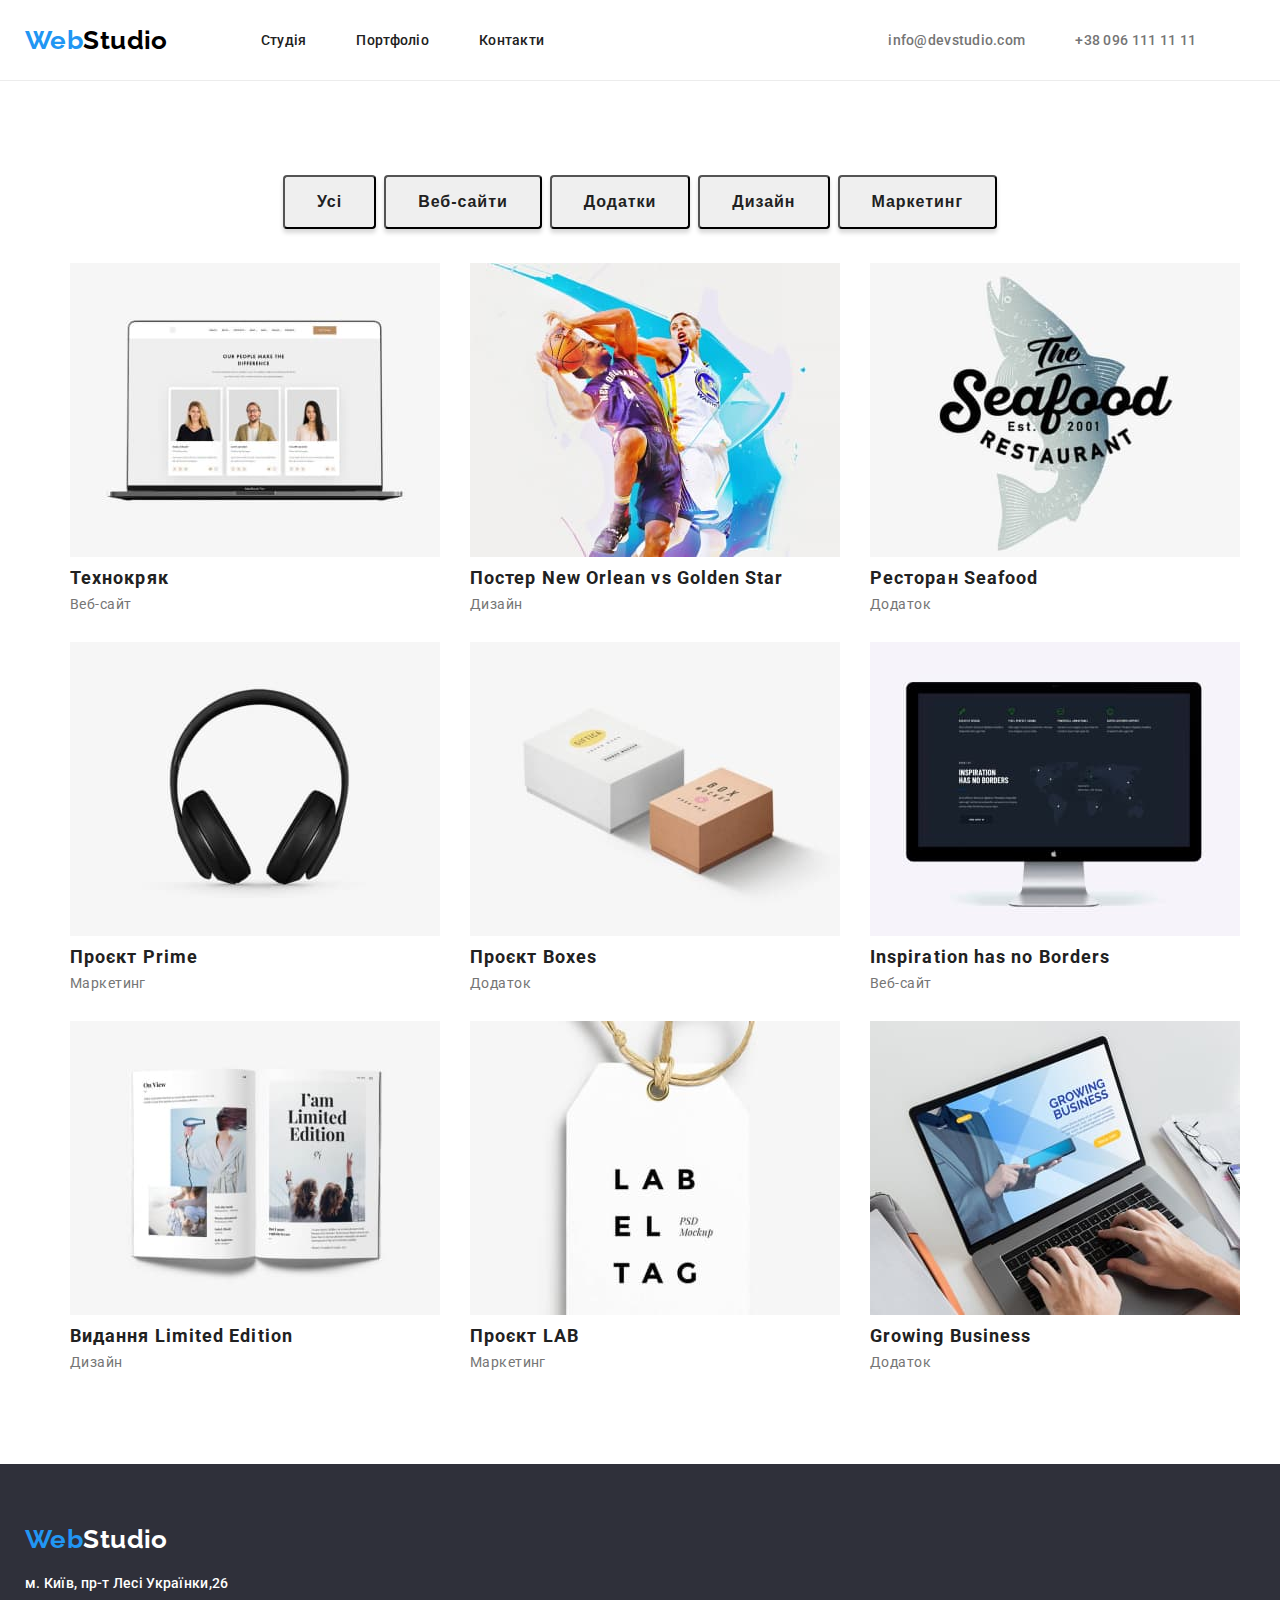
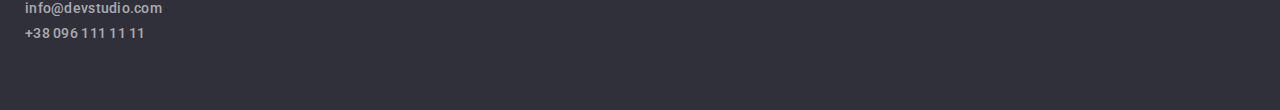
==== portfolio.html @ 8a8b73eb "blocks and flex" ====
<!DOCTYPE html>
<html lang="uk">

<head>
	<meta charset="UTF-8" />
	<meta http-equiv="X-UA-Compatible" content="IE=edge" />
	<meta name="viewport" content="width=device-width, initial-scale=1.0" />
	<title>portfolio</title>
	<link rel="stylesheet" href="./css/styles.css">
	<link
		href="https://fonts.googleapis.com/css2?family=Raleway:wght@700&family=Roboto:wght@400;500;700;900&display=swap"
		rel="stylesheet">
</head>

<body>
	<header class="page-header">
		<div class="container header">
			<a class="logo" href="./index.html">
				<span class="logo-web">Web</span><span class="logo-studio">Studio</span>
			</a>

			<nav class="maine-nav">
				<ul class="site-nav ">
					<li class="item"><a href=" ./index.html" class="link">Студія</a></li>
					<li class="item"><a href="./portfolio.html" class="link">Портфоліо</a></li>
					<li class="item"><a href="" class="link">Контакти</a></li>
				</ul>
			</nav>

			<ul class="contacts-list contacts-header">
				<li class="item"><a href="mailto:info@devstudio.com" class="link">info@devstudio.com</a></li>
				<li class="item"><a href="tel:+380961111111" class="link">+38 096 111 11 11</a></li>
			</ul>

		</div>


	</header>

	<!--основний контент-->
	<main>

		<section class="section">
			<div class="container">
				<h1 class="visually-hidden">Приклади наших робіт</h1>
				<ul class="btn-list">
					<li class="btn-item"><button class="button" type="button">Усі</button></li>
					<li class="btn-item"><button class="button" type="button">Веб-сайти</button></li>
					<li class="btn-item"><button class="button" type="button">Додатки</button></li>
					<li class="btn-item"><button class="button" type="button">Дизайн</button></li>
					<li class="btn-item"><button class="button" type="button">Маркетинг</button></li>
				</ul>
				<ul class="card-list">
					<li class="portfolio-card">

						<a href="" class="link">
							<img src="./images/portfolio/web.jpg" alt="на екрані зображено сайт" width="370">
							<h2 class="project-title">Технокряк</h2>
							<p class="description">Веб-сайт</p>
						</a>

					</li>
					<li class="portfolio-card">

						<a href="" class="link">
							<img src="./images/portfolio/neworleans.jpg" alt="баскетбольний Постер" width="370">
							<h2 class="project-title">Постер New Orlean vs Golden Star</h2>
							<p class="description">Дизайн</p>
						</a>

					</li>
					<li class="portfolio-card">

						<a href="" class="link">
							<img src="./images/portfolio/seafoods.jpg" alt="логотип seafoods" width="370">
							<h2 class="project-title">Ресторан Seafood</h2>
							<p class="description">Додаток</p>
						</a>

					</li>
					<li class="portfolio-card">

						<a href="" class="link">
							<img src="./images/portfolio/prime.jpg" alt="навушники prime" width="370">
							<h2 class="project-title">Проєкт Prime</h2>
							<p class="description">Маркетинг</p>
						</a>

					</li>
					<li class="portfolio-card">

						<a href="" class="link">
							<img src="./images/portfolio/boxes.jpg" alt="" width="370">
							<h2 class="project-title">Проєкт Boxes</h2>
							<p class="description">Додаток</p>
						</a>

					</li>
					<li class="portfolio-card">

						<a href="" class="link">
							<img src="./images/portfolio/InspirationhasnoBorders.jpg"
								alt="зображення сайту Inspiration has no Borders" width="370">
							<h2 class="project-title">Inspiration has no Borders</h2>
							<p class="description">Веб-сайт</p>
						</a>

					</li>
					<li class="portfolio-card">

						<a href="" class="link">
							<img src="./images/portfolio/limitededition.jpg" alt="книга limited edition" width="370">
							<h2 class="project-title">Видання Limited Edition</h2>
							<p class="description">Дизайн</p>
						</a>
					</li>
					<li class="portfolio-card">

						<a href="" class="link">
							<img src="./images/portfolio/lab.jpg" alt="логотип проекту lab " width="370">
							<h2 class="project-title">Проєкт LAB</h2>
							<p class="description">Маркетинг</p>
						</a>

					</li>
					<li class="portfolio-card">

						<a href="" class="link">
							<img src="./images/portfolio/growing.jpg" alt="робато додатку growing business" width="370">
							<h2 class="project-title">Growing Business</h2>
							<p class="description">Додаток</p>
						</a>

					</li>

				</ul>
			</div>
		</section>


	</main>
	<footer class="footer">
		<div class="container">
			<a href="./index.html" class="logo"><span class="logo-web">Web</span><span class="logo-studio">Studio</span>
			</a>
			<address class="address">
				<ul class="contacts-list">
					<li class="item"><a href="https://goo.gl/maps/s4sxWijCZZ5ZbNXw9" class="link map">м. Київ, пр-т Лесі
							Українки,26 </a></li>
					<li class="item"><a href="mailto:info@devstudio.com" class="link mail">info@devstudio.com</a></li>
					<li class="item"><a href="tel:+380961111111" class="link tel">+38 096 111 11 11</a></li>


				</ul>
			</address>
		</div>
	</footer>
</body>



</html>
---- css/styles.css ----
/* колір основного тексту #212121 */
/*  колір тексту #757575 */
/* колір акценту #2196F3 */
/* колір кнопки #188CE8 */

:root {
	--maine-text-color: #212121;
	--text-color: #757575;
	--accent: #2196F3;
	--white-color: #ffffff;
	--black-color: #000000;
	--button-hover-color: #188CE8;
	--background-color: #2F303A;

}
h1,h2,h3,h4,p,ul {
	list-style: none;
	margin: 0;
	padding: 0;
}
body {
	font-family: 'Roboto', sans-serif;
	font-size: 14px;
	letter-spacing: 0.03em;
	background-color: var(--white-color);
	margin: 0;
	color: var(--maine-text-color);
}

.container{
	
	margin-left: auto;
	margin-right: auto;
	padding-left: 15px;
	padding-right: 15px;
	align-content: center;
	
	width: 1230px;

}

.list-style{
	list-style: none;
	margin: 0;
	padding: 0;
}

/* хедер */

.page-header{
	border-bottom: 1px solid #ECECEC ;
}

.header {
	display: flex;
	align-items: center;
}

.logo,.link {
	text-decoration: none;
}



/* лого */
.logo-web {
	color: var(--accent);
}
.logo-studio {
	color: var(--black-color)
}
.logo {
	    display: block;
		margin-right: 93px;

	    font-family: 'Raleway';
		font-weight: 700;
		font-size: 26px;
		line-height: 1.1923;
		

}
/* навігація */
.maine-nav {
		display: flex;
		flex-direction: row;
		justify-content: space-around;
		align-items: center;
		flex-wrap: wrap;
			
}
.site-nav .link {
		display: block;
		padding-top: 32px;
		padding-bottom: 32px;
	    font-weight: 500;
		line-height: 1.1428;
		letter-spacing: 0.02em;
	    color: var(--maine-text-color);

}

.site-nav {
	display: flex;
	
}

.site-nav .item:not(:last-child) {
	margin-right: 50px;
}

.site-nav .link:hover,
.site-nav .link:focus {
	color: var(--accent);
}

.contacts-header {
	display: flex;
	margin-left: 344px;
	
}

.contacts-header .item:not(:last-child) {
	margin-right: 50px;
}

.contacts-list .link {
	    display: block;
		padding-top: 32px;
		padding-bottom: 32px;
      	font-weight: 500;
		line-height: 1.1428;
		letter-spacing: 0.02em;
		color: var(--text-color);
}

.contacts-list .link:hover ,
.contacts-list .link:focus {
	color: var(--accent);
}
/* герой */
.hero {
	background-color: var(--background-color);
	text-align: center;

}
.hero-title {
		padding-bottom: 30px;

		font-weight: 900;
		font-size: 44px;
		line-height: 1.3636;
		
		letter-spacing: 0.06em;
		text-transform: uppercase;
		color: var(--white-color);
		
		
}
.button:hover ,
.button:focus {
	    color:var(--white-color);
	    background: #2196F3;
		box-shadow: 0px 4px 4px rgba(0, 0, 0, 0.15);
		border-radius: 4px;
}
.button {
		border-radius: 4px;
		font-weight: 700;
		font-size: 16px;
		line-height: 1.875;
	    padding: 10px 32px;
		
		
		letter-spacing: 0.06em;
		cursor: pointer;
		color: var(--maine-text-color);
		box-shadow: 0px 4px 4px rgba(0, 0, 0, 0.15);
			
}


.section {
	padding-top: 94px;
		padding-bottom: 94px;
}


/* наші переваги */
.visually-hidden {
	position: absolute;
	white-space: nowrap;
	width: 1px;
	height: 1px;
	overflow: hidden;
	border: 0;
	padding: 0;
	clip: rect(0 0 0 0);
	clip-path: inset(50%);
	margin: -1px;
}


.benefits-list {
	display: flex;
	

}

.benefits-list .list-item:not(:last-child) {
	padding-right: 30px;

}

.list-item-title {
    padding-bottom: 10px;

		font-size: 14px;
		line-height: 1.1428;
		text-transform: uppercase;
		
		
}
.text {
		
		line-height: 1.7142;
		
	    color: var(--text-color);
}
/* чим ми займаємось */

.work-title, .team-title {
	    
		font-size: 36px;
		line-height: 1.1666;
		text-align: center;
		
}
.work-title {
	padding-bottom: 50px;
}

.work-list {
	display: flex;
	justify-content: center;
}

.work-item:not(:last-child) {
	padding-right: 30px;
}
/* команда */
.team {
	background: #F5F4FA;
}

.team-title {
	padding-bottom: 50px;
}

.team-list {
	display: flex;
	justify-content: center;
	padding-bottom: 94px;
}
.card {
	filter: drop-shadow(0px 4px 4px rgba(0, 0, 0, 0.25));

}

.card:not(:last-child) {
	padding-right: 30px;
}

.name {
	    
		font-weight: 500;
		font-size: 16px;
		line-height: 1.1875;
		text-align: center;
		
}

.job-title {
		font-size: 16px;
		line-height: 1.1875;
		text-align: center;
	    color: var(--text-color);
}
 /* футер */
 .footer {
	background: var(--background-color);
 }
 .footer .logo {
	display: inline-block;
	padding-top: 60px;
	margin-bottom: 20px;

 }

.footer .logo-studio {
	color: var(--white-color);

}
.address .link {
	padding: 0;
}

.address .item {
	padding-bottom: 9px;
}

.address .map {
	color: var(--white-color);
}

.address .mail,
.address .tel {
	color: rgba(255, 255, 255, 0.6);

}
.address {
	font-style: normal;
	font-weight: 400;
	
	line-height: 1.7142;
}
.address .contacts-list {
	padding-bottom: 60px;
}
 /* порфоліо */
 .list-style .list-card {
	background: #FFFFFF;

 }
  .btn-list {
	display: flex;
	justify-content: center;

	padding-bottom: 34px;
  }

  .btn-item:not(:last-child) {

	padding-right: 8px;
  }
 .description {
	color: var(--text-color);
 }

 .project-title {
		font-size: 18px;
		line-height: 2;
	    letter-spacing: 0.06em;
		color: var(--maine-text-color);
 }

 .card-list {
	display: flex;
	justify-content: center;
	flex-wrap: wrap;
	margin-top: -30px;
	margin-left: -3opx;
	
 }

 .portfolio-card {
	flex-basis: calc(100% / 3) - 20px;
	margin-top: 30px;
	margin-left: 30px;
 }
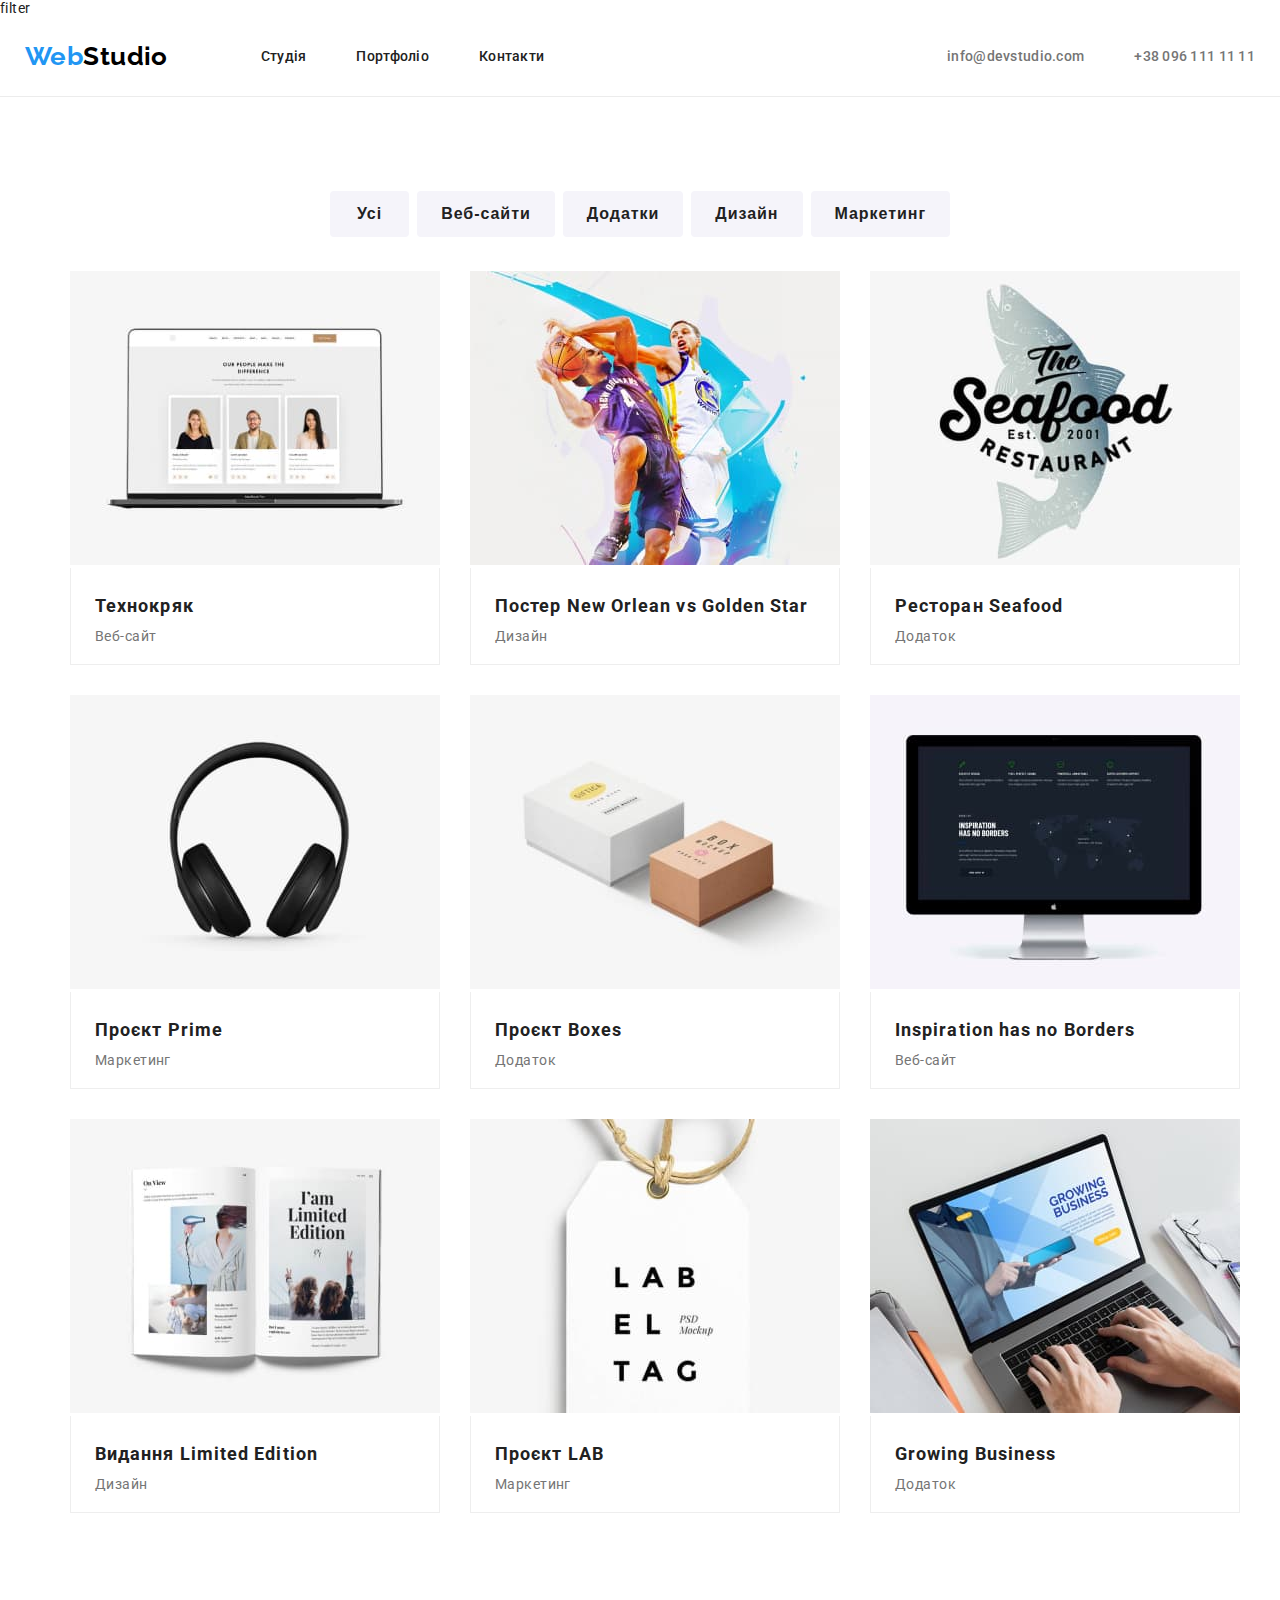
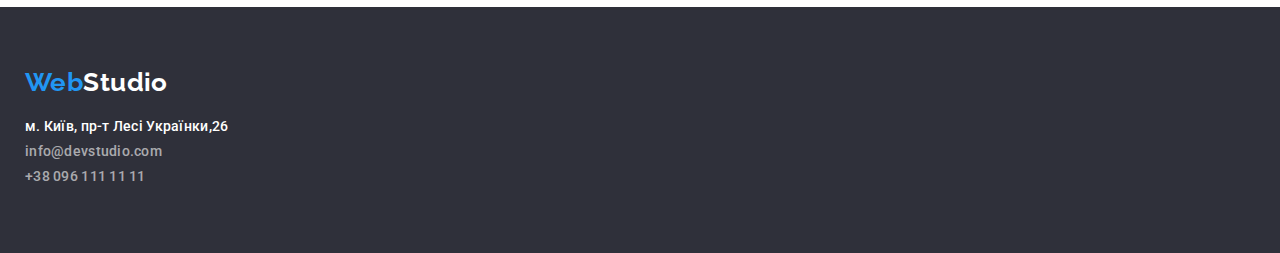
==== commit c6b1cf04: "fix" ====
--- a/portfolio.html
+++ b/portfolio.html
@@ -1,3 +1,4 @@
+filter
 <!DOCTYPE html>
 <html lang="uk">
 
@@ -44,19 +45,21 @@
 			<div class="container">
 				<h1 class="visually-hidden">Приклади наших робіт</h1>
 				<ul class="btn-list">
-					<li class="btn-item"><button class="button" type="button">Усі</button></li>
-					<li class="btn-item"><button class="button" type="button">Веб-сайти</button></li>
-					<li class="btn-item"><button class="button" type="button">Додатки</button></li>
-					<li class="btn-item"><button class="button" type="button">Дизайн</button></li>
-					<li class="btn-item"><button class="button" type="button">Маркетинг</button></li>
+					<li class="btn-item"><button class="filter all" type="button">Усі</button></li>
+					<li class="btn-item"><button class="filter" type="button">Веб-сайти</button></li>
+					<li class="btn-item"><button class="filter" type="button">Додатки</button></li>
+					<li class="btn-item"><button class="filter" type="button">Дизайн</button></li>
+					<li class="btn-item"><button class="filter" type="button">Маркетинг</button></li>
 				</ul>
 				<ul class="card-list">
 					<li class="portfolio-card">
 
 						<a href="" class="link">
 							<img src="./images/portfolio/web.jpg" alt="на екрані зображено сайт" width="370">
-							<h2 class="project-title">Технокряк</h2>
-							<p class="description">Веб-сайт</p>
+							<div class="card-border">
+								<h2 class="project-title">Технокряк</h2>
+								<p class="description">Веб-сайт</p>
+							</div>
 						</a>
 
 					</li>
@@ -64,8 +67,10 @@
 
 						<a href="" class="link">
 							<img src="./images/portfolio/neworleans.jpg" alt="баскетбольний Постер" width="370">
-							<h2 class="project-title">Постер New Orlean vs Golden Star</h2>
-							<p class="description">Дизайн</p>
+							<div class="card-border">
+								<h2 class="project-title">Постер New Orlean vs Golden Star</h2>
+								<p class="description">Дизайн</p>
+							</div>
 						</a>
 
 					</li>
@@ -73,8 +78,10 @@
 
 						<a href="" class="link">
 							<img src="./images/portfolio/seafoods.jpg" alt="логотип seafoods" width="370">
-							<h2 class="project-title">Ресторан Seafood</h2>
-							<p class="description">Додаток</p>
+							<div class="card-border">
+								<h2 class="project-title">Ресторан Seafood</h2>
+								<p class="description">Додаток</p>
+							</div>
 						</a>
 
 					</li>
@@ -82,8 +89,10 @@
 
 						<a href="" class="link">
 							<img src="./images/portfolio/prime.jpg" alt="навушники prime" width="370">
-							<h2 class="project-title">Проєкт Prime</h2>
-							<p class="description">Маркетинг</p>
+							<div class="card-border">
+								<h2 class="project-title">Проєкт Prime</h2>
+								<p class="description">Маркетинг</p>
+							</div>
 						</a>
 
 					</li>
@@ -91,8 +100,10 @@
 
 						<a href="" class="link">
 							<img src="./images/portfolio/boxes.jpg" alt="" width="370">
-							<h2 class="project-title">Проєкт Boxes</h2>
-							<p class="description">Додаток</p>
+							<div class="card-border">
+								<h2 class="project-title">Проєкт Boxes</h2>
+								<p class="description">Додаток</p>
+							</div>
 						</a>
 
 					</li>
@@ -101,8 +112,10 @@
 						<a href="" class="link">
 							<img src="./images/portfolio/InspirationhasnoBorders.jpg"
 								alt="зображення сайту Inspiration has no Borders" width="370">
-							<h2 class="project-title">Inspiration has no Borders</h2>
-							<p class="description">Веб-сайт</p>
+							<div class="card-border">
+								<h2 class="project-title">Inspiration has no Borders</h2>
+								<p class="description">Веб-сайт</p>
+							</div>
 						</a>
 
 					</li>
@@ -110,16 +123,20 @@
 
 						<a href="" class="link">
 							<img src="./images/portfolio/limitededition.jpg" alt="книга limited edition" width="370">
-							<h2 class="project-title">Видання Limited Edition</h2>
-							<p class="description">Дизайн</p>
+							<div class="card-border">
+								<h2 class="project-title">Видання Limited Edition</h2>
+								<p class="description">Дизайн</p>
+							</div>
 						</a>
 					</li>
 					<li class="portfolio-card">
 
 						<a href="" class="link">
 							<img src="./images/portfolio/lab.jpg" alt="логотип проекту lab " width="370">
-							<h2 class="project-title">Проєкт LAB</h2>
-							<p class="description">Маркетинг</p>
+							<div class="card-border">
+								<h2 class="project-title">Проєкт LAB</h2>
+								<p class="description">Маркетинг</p>
+							</div>
 						</a>
 
 					</li>
@@ -127,8 +144,10 @@
 
 						<a href="" class="link">
 							<img src="./images/portfolio/growing.jpg" alt="робато додатку growing business" width="370">
-							<h2 class="project-title">Growing Business</h2>
-							<p class="description">Додаток</p>
+							<div class="card-border">
+								<h2 class="project-title">Growing Business</h2>
+								<p class="description">Додаток</p>
+							</div>
 						</a>
 
 					</li>
--- a/css/styles.css
+++ b/css/styles.css
@@ -116,7 +116,7 @@
 
 .contacts-header {
 	display: flex;
-	margin-left: 344px;
+	margin-left: auto;
 	
 }
 
@@ -142,10 +142,14 @@
 .hero {
 	background-color: var(--background-color);
 	text-align: center;
+	padding-top: 200px;
+		padding-bottom: 200px;
 
 }
 .hero-title {
-		padding-bottom: 30px;
+		width: 696px;
+		margin: 0 auto 30px auto;
+		
 
 		font-weight: 900;
 		font-size: 44px;
@@ -160,7 +164,7 @@
 .button:hover ,
 .button:focus {
 	    color:var(--white-color);
-	    background: #2196F3;
+	    background: #188CE8;
 		box-shadow: 0px 4px 4px rgba(0, 0, 0, 0.15);
 		border-radius: 4px;
 }
@@ -174,15 +178,16 @@
 		
 		letter-spacing: 0.06em;
 		cursor: pointer;
-		color: var(--maine-text-color);
+		color: var(--white-color);
+		background-color: #2196F3;
 		box-shadow: 0px 4px 4px rgba(0, 0, 0, 0.15);
+		border-color: transparent;
 			
 }
 
 
 .section {
-	padding-top: 94px;
-		padding-bottom: 94px;
+	padding-bottom: 94px;
 }
 
 
@@ -203,12 +208,13 @@
 
 .benefits-list {
 	display: flex;
+	padding-top: 94px;
 	
 
 }
 
 .benefits-list .list-item:not(:last-child) {
-	padding-right: 30px;
+	margin-right: 30px;
 
 }
 
@@ -246,7 +252,7 @@
 }
 
 .work-item:not(:last-child) {
-	padding-right: 30px;
+	margin-right: 30px;
 }
 /* команда */
 .team {
@@ -254,24 +260,28 @@
 }
 
 .team-title {
-	padding-bottom: 50px;
+	margin-bottom: 50px;
 }
 
 .team-list {
 	display: flex;
 	justify-content: center;
-	padding-bottom: 94px;
 }
 .card {
+	background-color: #FFFFFF;
 	filter: drop-shadow(0px 4px 4px rgba(0, 0, 0, 0.25));
 
 }
 
 .card:not(:last-child) {
-	padding-right: 30px;
-}
-
+	margin-right: 30px;
+}
+
+.photo {
+		margin-bottom: 30px;
+}
 .name {
+		margin-bottom: 10px;
 	    
 		font-weight: 500;
 		font-size: 16px;
@@ -281,6 +291,7 @@
 }
 
 .job-title {
+		margin-bottom: 30px;
 		font-size: 16px;
 		line-height: 1.1875;
 		text-align: center;
@@ -288,11 +299,12 @@
 }
  /* футер */
  .footer {
+	padding-top: 60px;
+	padding-bottom: 60px;
 	background: var(--background-color);
  }
  .footer .logo {
 	display: inline-block;
-	padding-top: 60px;
 	margin-bottom: 20px;
 
  }
@@ -306,7 +318,7 @@
 }
 
 .address .item {
-	padding-bottom: 9px;
+	margin-bottom: 9px;
 }
 
 .address .map {
@@ -324,9 +336,7 @@
 	
 	line-height: 1.7142;
 }
-.address .contacts-list {
-	padding-bottom: 60px;
-}
+
  /* порфоліо */
  .list-style .list-card {
 	background: #FFFFFF;
@@ -336,18 +346,52 @@
 	display: flex;
 	justify-content: center;
 
-	padding-bottom: 34px;
+	margin-top: 94px;
+	margin-bottom: 34px;
   }
 
   .btn-item:not(:last-child) {
 
-	padding-right: 8px;
+	margin-right: 8px;
+
   }
+.filter {
+		border-radius: 4px;
+		font-weight: 700;
+		font-size: 16px;
+		line-height: 1.875;
+		padding: 6 22;
+	
+	
+	
+		letter-spacing: 0.06em;
+		cursor: pointer;
+		border-color: transparent;
+		color: var(--maine-text-color);
+		background-color: #F5F4FA;
+	
+	
+}
+
+.all {
+	padding: 6 25;
+}
+.web {
+	padding: 6 22;
+}
+
+.filter:hover,
+.filter:focus {
+	color: var(--white-color);
+	background-color: var(--accent);
+}
+
  .description {
 	color: var(--text-color);
  }
 
  .project-title {
+	    margin-bottom: 4px;
 		font-size: 18px;
 		line-height: 2;
 	    letter-spacing: 0.06em;
@@ -367,4 +411,11 @@
 	flex-basis: calc(100% / 3) - 20px;
 	margin-top: 30px;
 	margin-left: 30px;
+
+	
+ }
+ .card-border {
+	padding: 20 24;
+	border: 1px solid #EEEEEE;
+	border-top: none;
  }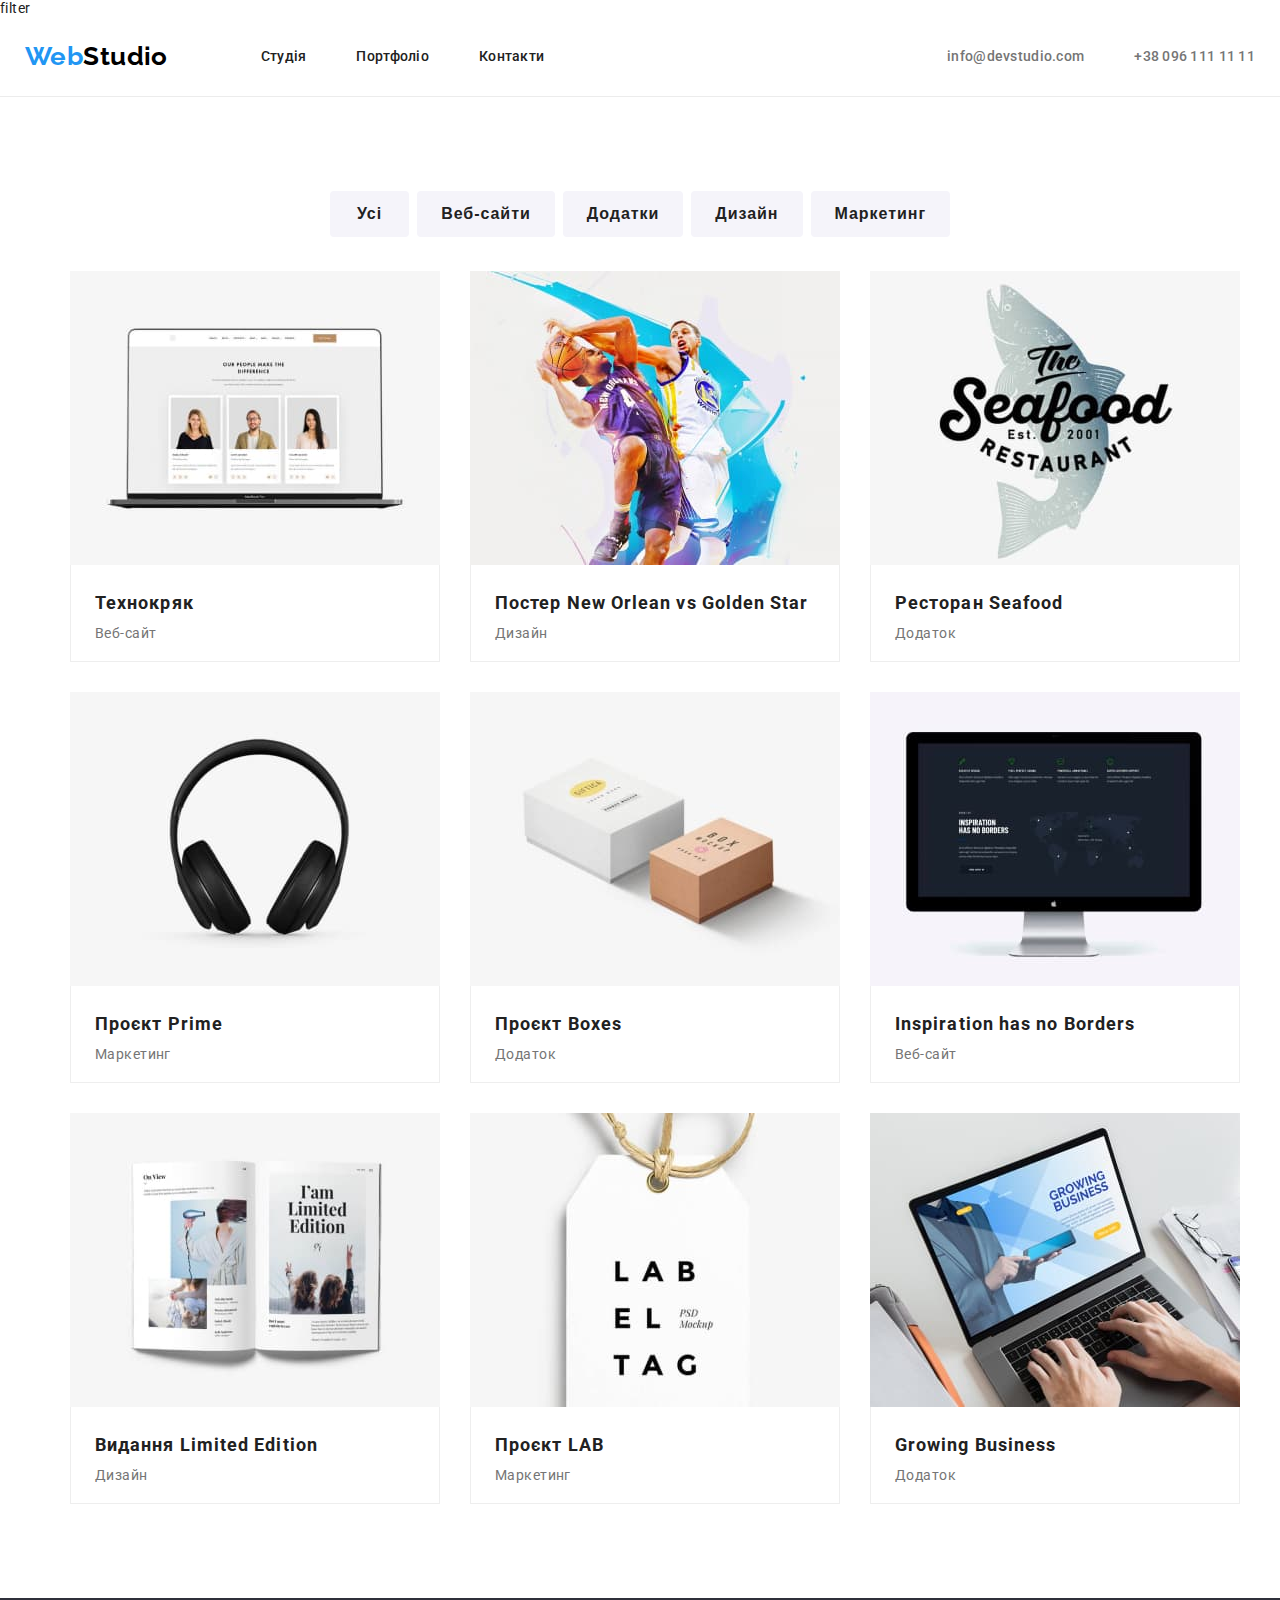
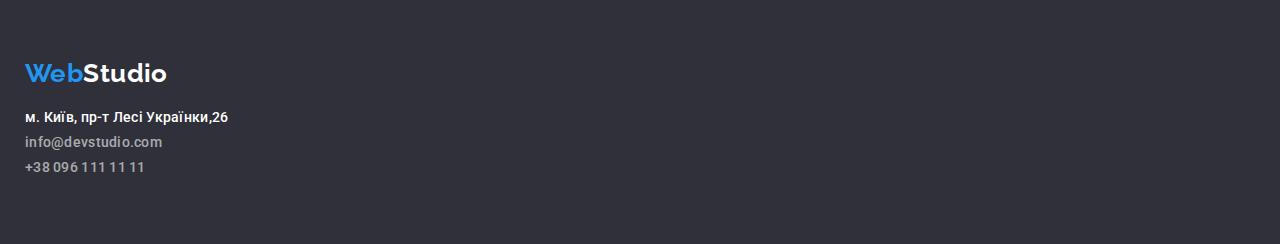
==== commit 59d4681f: "update css" ====
--- a/portfolio.html
+++ b/portfolio.html
@@ -55,7 +55,8 @@
 					<li class="portfolio-card">
 
 						<a href="" class="link">
-							<img src="./images/portfolio/web.jpg" alt="на екрані зображено сайт" width="370">
+							<img class="portfolio-img" src="./images/portfolio/web.jpg" alt="на екрані зображено сайт"
+								width="370">
 							<div class="card-border">
 								<h2 class="project-title">Технокряк</h2>
 								<p class="description">Веб-сайт</p>
@@ -66,7 +67,8 @@
 					<li class="portfolio-card">
 
 						<a href="" class="link">
-							<img src="./images/portfolio/neworleans.jpg" alt="баскетбольний Постер" width="370">
+							<img class="portfolio-img" src="./images/portfolio/neworleans.jpg"
+								alt="баскетбольний Постер" width="370">
 							<div class="card-border">
 								<h2 class="project-title">Постер New Orlean vs Golden Star</h2>
 								<p class="description">Дизайн</p>
@@ -77,7 +79,8 @@
 					<li class="portfolio-card">
 
 						<a href="" class="link">
-							<img src="./images/portfolio/seafoods.jpg" alt="логотип seafoods" width="370">
+							<img class="portfolio-img" src="./images/portfolio/seafoods.jpg" alt="логотип seafoods"
+								width="370">
 							<div class="card-border">
 								<h2 class="project-title">Ресторан Seafood</h2>
 								<p class="description">Додаток</p>
@@ -88,7 +91,8 @@
 					<li class="portfolio-card">
 
 						<a href="" class="link">
-							<img src="./images/portfolio/prime.jpg" alt="навушники prime" width="370">
+							<img class="portfolio-img" src="./images/portfolio/prime.jpg" alt="навушники prime"
+								width="370">
 							<div class="card-border">
 								<h2 class="project-title">Проєкт Prime</h2>
 								<p class="description">Маркетинг</p>
@@ -99,7 +103,7 @@
 					<li class="portfolio-card">
 
 						<a href="" class="link">
-							<img src="./images/portfolio/boxes.jpg" alt="" width="370">
+							<img class="portfolio-img" src="./images/portfolio/boxes.jpg" alt="" width="370">
 							<div class="card-border">
 								<h2 class="project-title">Проєкт Boxes</h2>
 								<p class="description">Додаток</p>
@@ -110,7 +114,7 @@
 					<li class="portfolio-card">
 
 						<a href="" class="link">
-							<img src="./images/portfolio/InspirationhasnoBorders.jpg"
+							<img class="portfolio-img" src="./images/portfolio/InspirationhasnoBorders.jpg"
 								alt="зображення сайту Inspiration has no Borders" width="370">
 							<div class="card-border">
 								<h2 class="project-title">Inspiration has no Borders</h2>
@@ -122,7 +126,8 @@
 					<li class="portfolio-card">
 
 						<a href="" class="link">
-							<img src="./images/portfolio/limitededition.jpg" alt="книга limited edition" width="370">
+							<img class="portfolio-img" src="./images/portfolio/limitededition.jpg"
+								alt="книга limited edition" width="370">
 							<div class="card-border">
 								<h2 class="project-title">Видання Limited Edition</h2>
 								<p class="description">Дизайн</p>
@@ -132,7 +137,8 @@
 					<li class="portfolio-card">
 
 						<a href="" class="link">
-							<img src="./images/portfolio/lab.jpg" alt="логотип проекту lab " width="370">
+							<img class="portfolio-img" src="./images/portfolio/lab.jpg" alt="логотип проекту lab "
+								width="370">
 							<div class="card-border">
 								<h2 class="project-title">Проєкт LAB</h2>
 								<p class="description">Маркетинг</p>
@@ -143,7 +149,8 @@
 					<li class="portfolio-card">
 
 						<a href="" class="link">
-							<img src="./images/portfolio/growing.jpg" alt="робато додатку growing business" width="370">
+							<img class="portfolio-img" src="./images/portfolio/growing.jpg"
+								alt="робато додатку growing business" width="370">
 							<div class="card-border">
 								<h2 class="project-title">Growing Business</h2>
 								<p class="description">Додаток</p>
--- a/css/styles.css
+++ b/css/styles.css
@@ -376,10 +376,6 @@
 .all {
 	padding: 6 25;
 }
-.web {
-	padding: 6 22;
-}
-
 .filter:hover,
 .filter:focus {
 	color: var(--white-color);
@@ -418,4 +414,7 @@
 	padding: 20 24;
 	border: 1px solid #EEEEEE;
 	border-top: none;
+ }
+ .portfolio-img {
+	display: block;
  }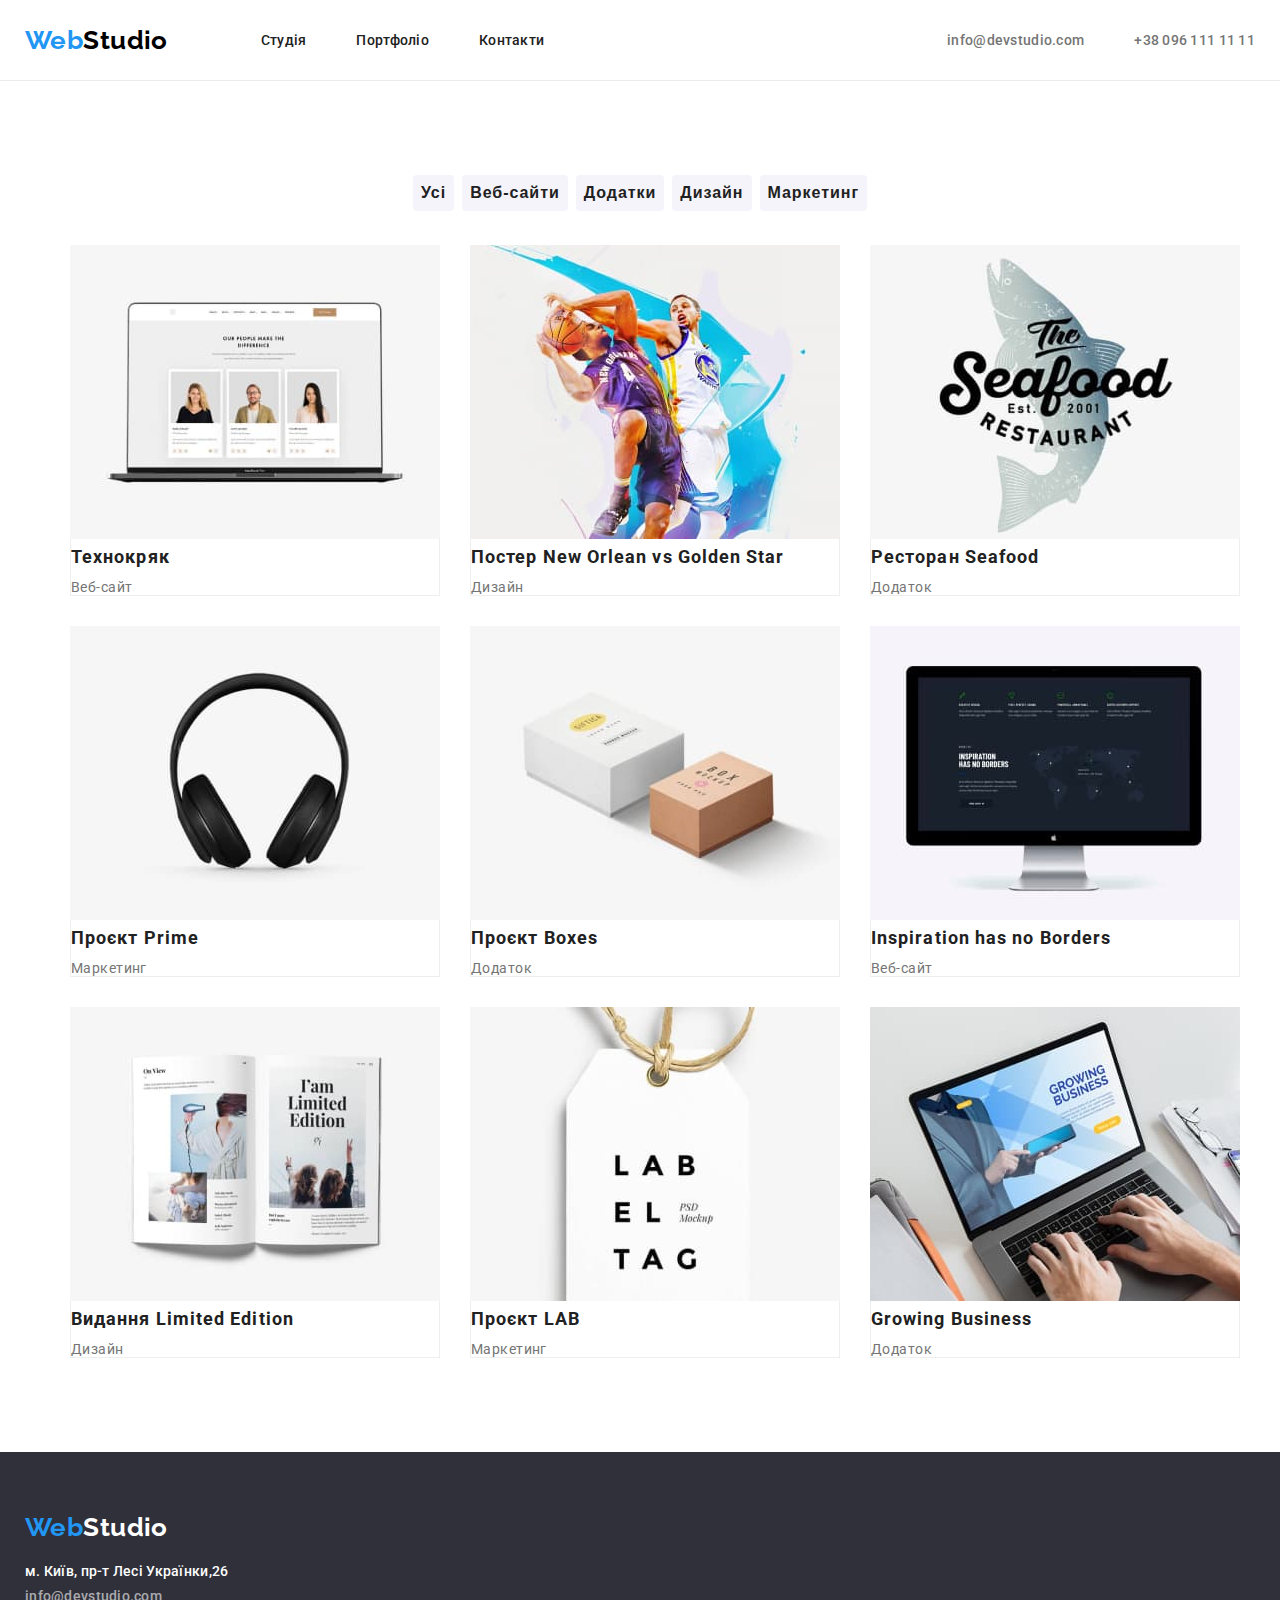
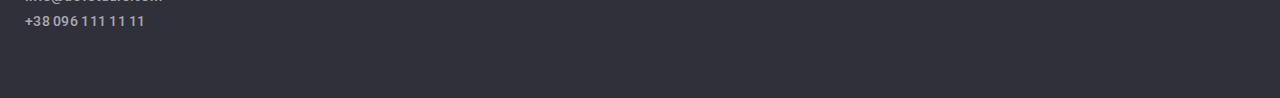
==== commit 0aa1fd03: "Update portfolio.html" ====
--- a/portfolio.html
+++ b/portfolio.html
@@ -1,4 +1,3 @@
-filter
 <!DOCTYPE html>
 <html lang="uk">
 
